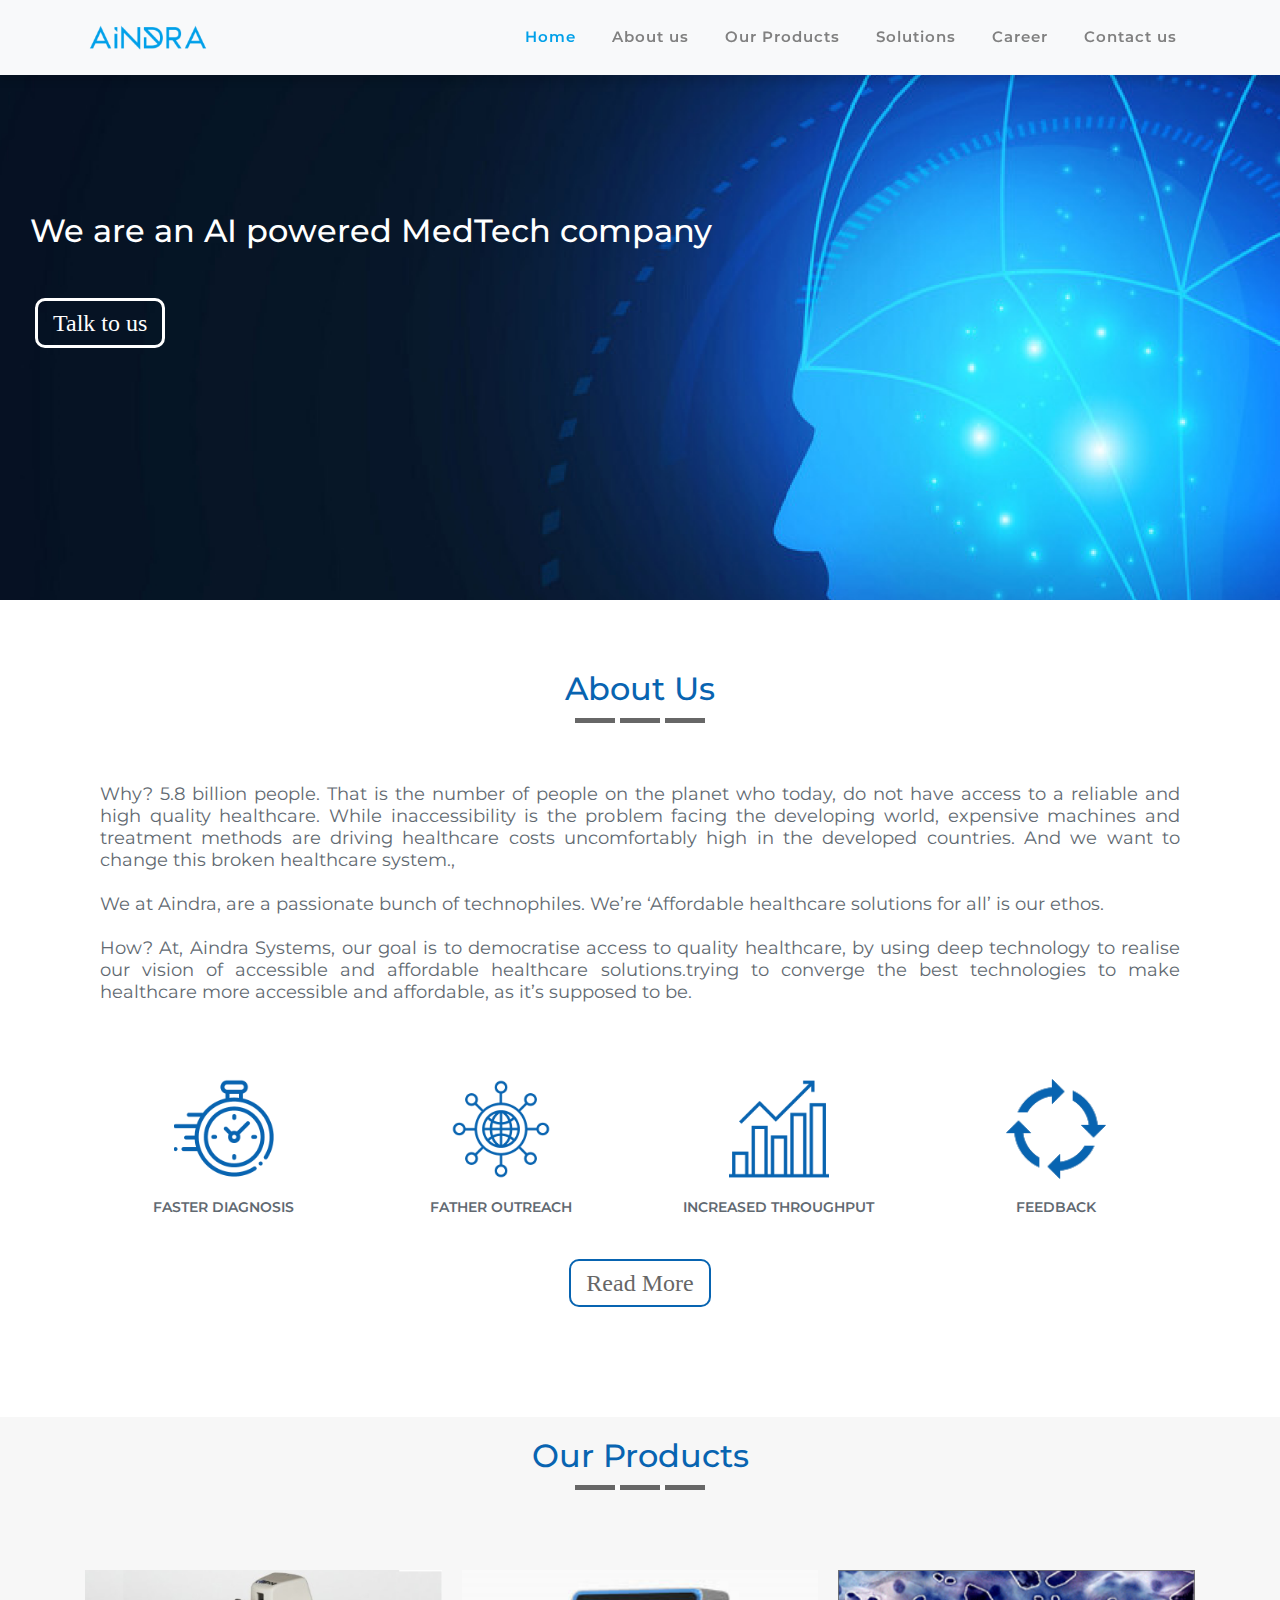
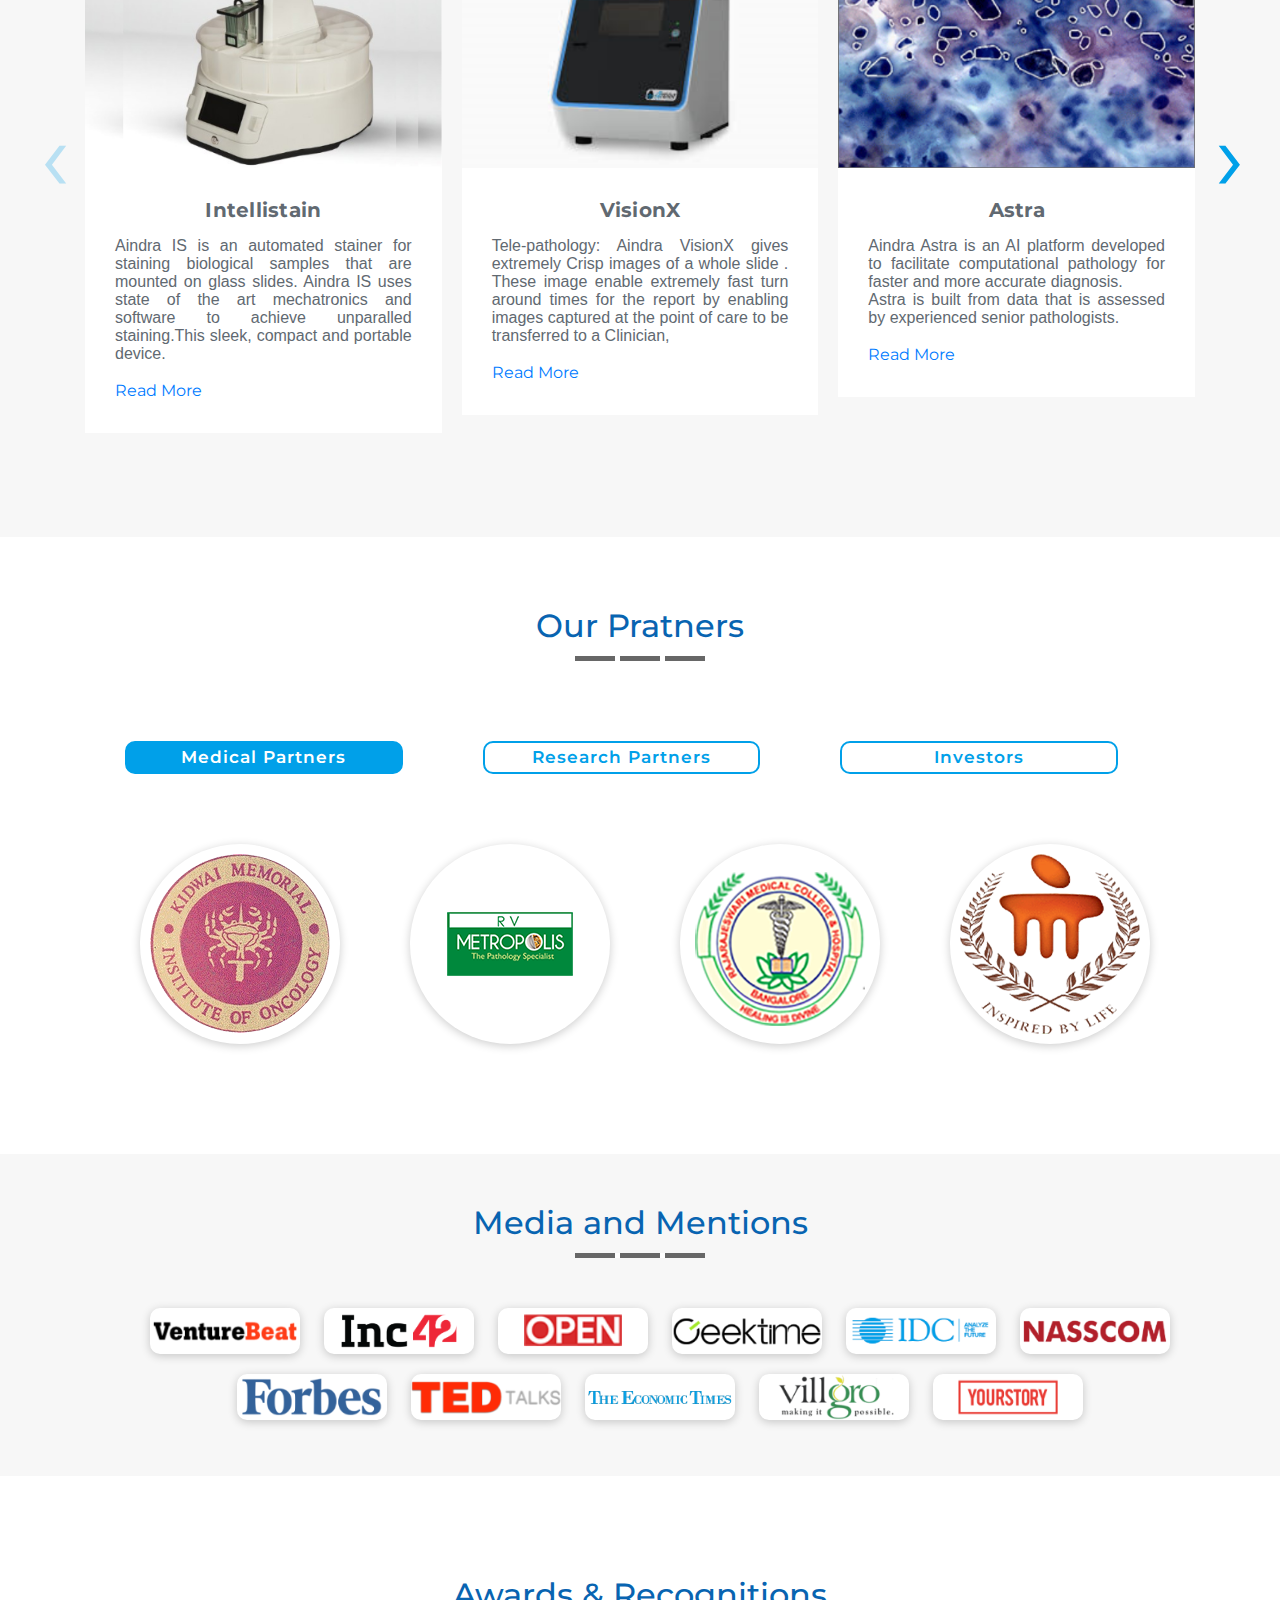
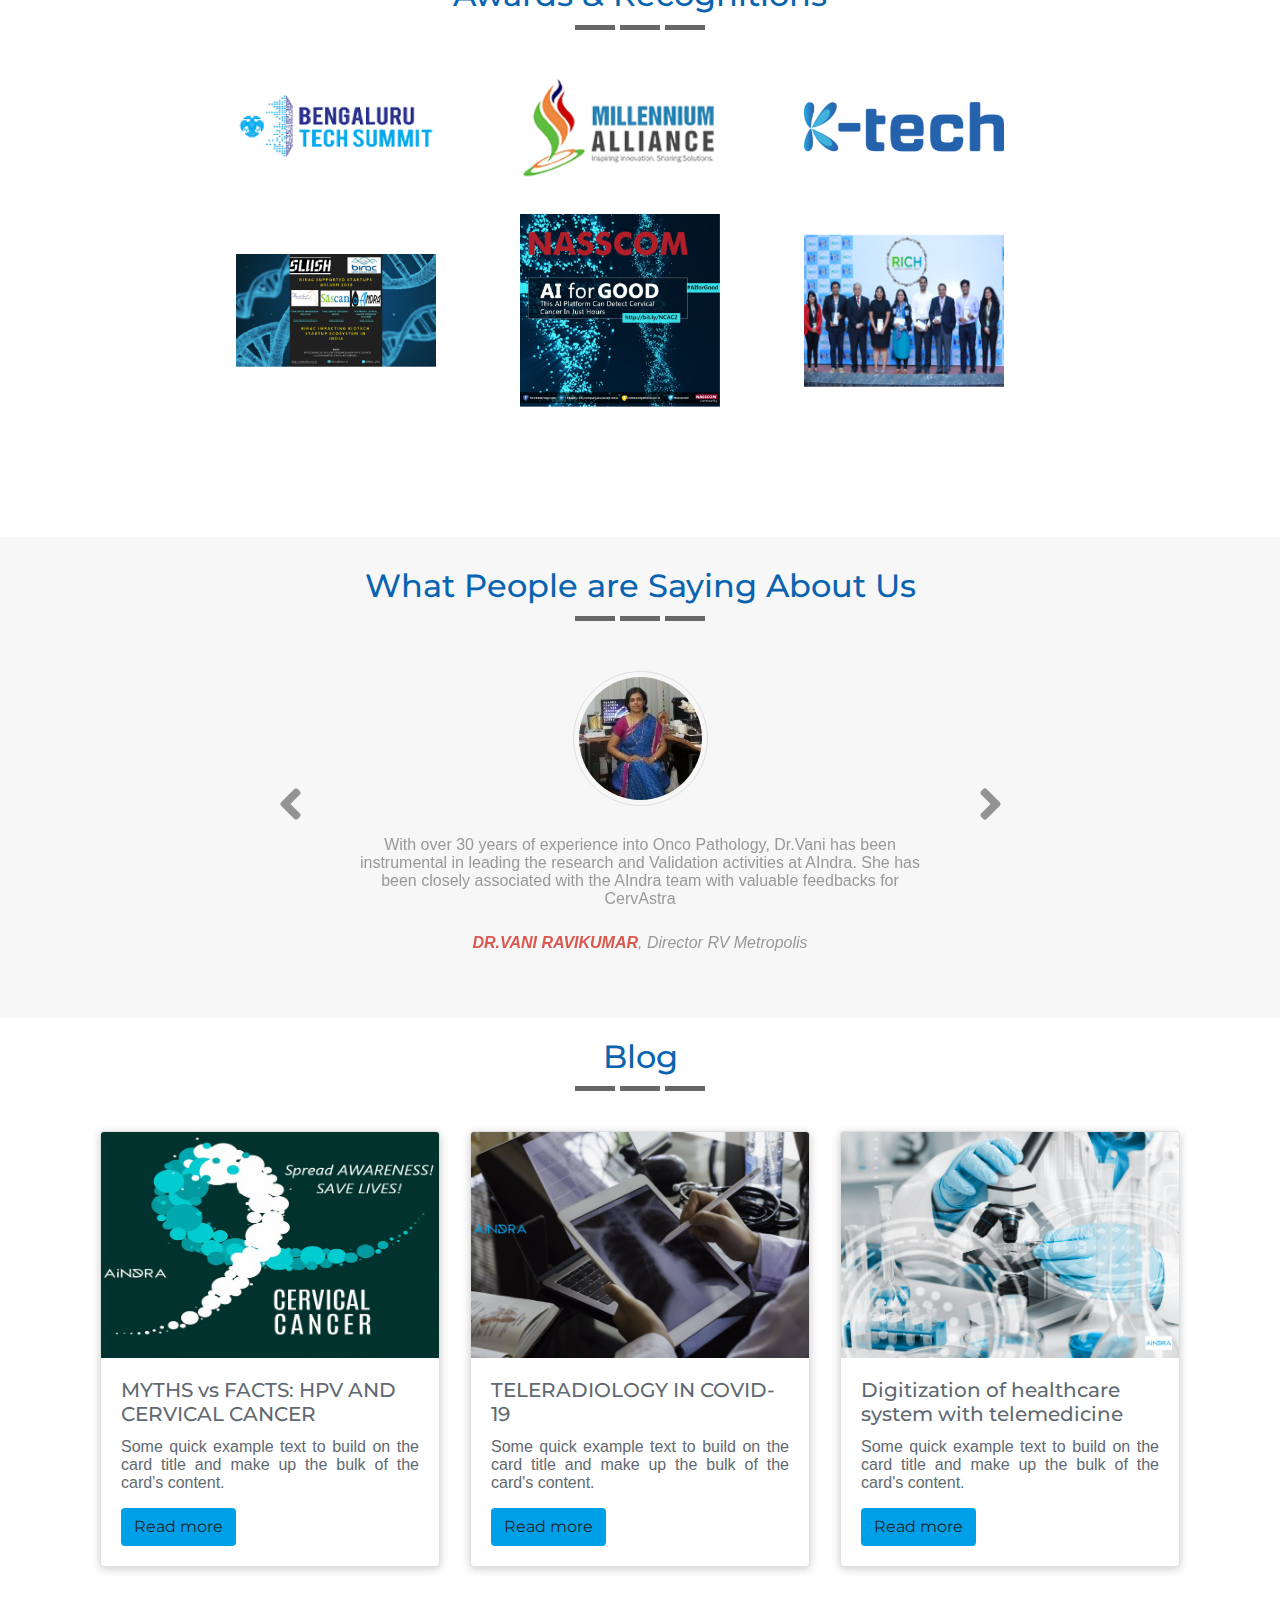
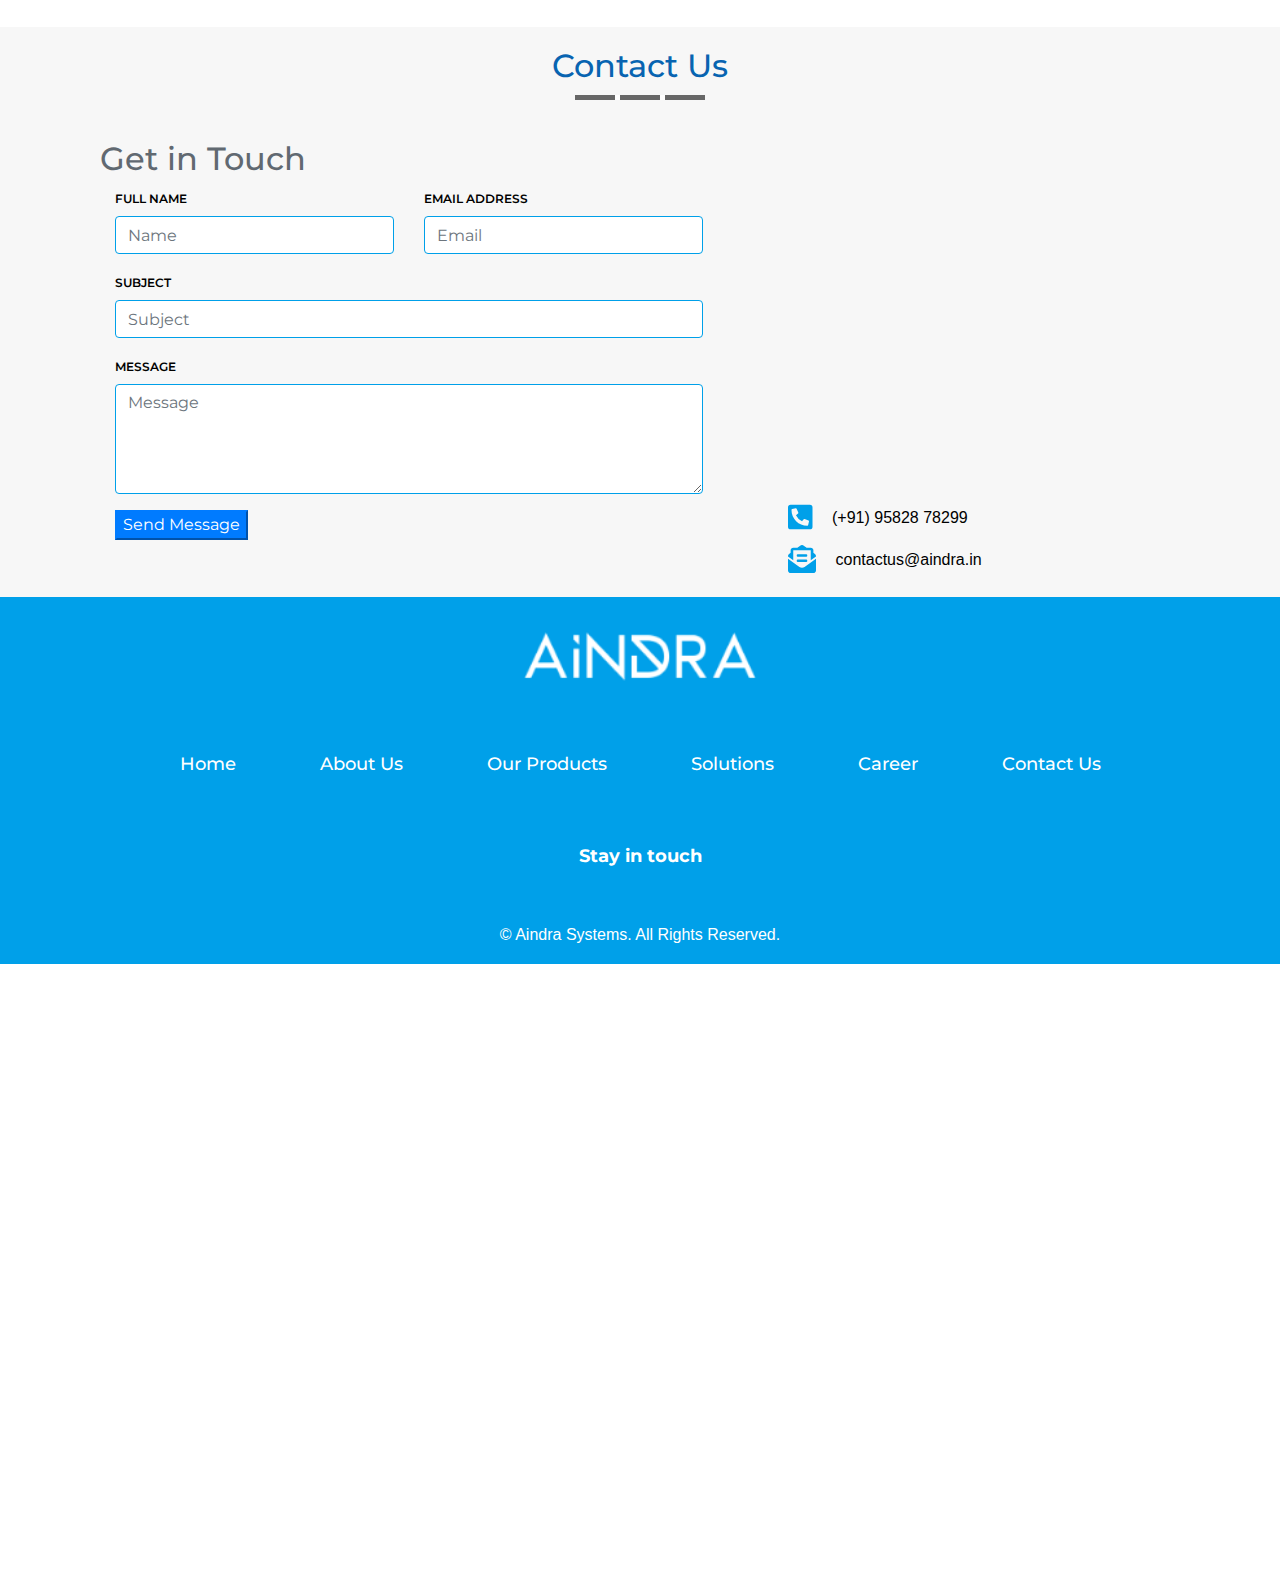
==== index.html @ 56e2e7ca "Updated" ====
<!DOCTYPE html>
<html lang="en">
<head>
	<meta charset="UTF-8">
	<meta name="viewport" content="width=device-width, initial-scale=1.0, viewport-fit=cover">
    <meta http-equiv="X-UA-Compatible" content="ie=edge">
	<meta name="web_author" content="BigAppCompany">
	<meta name="description"
	    content="Aindra is a world class company for AI in Healthcare. As the first beachhead, we've developed a point of care tool for screening of Cervical Cancer. We are using computational pathology for accurate and faster diagnosis. Aindra's screeting tool for Cervical Cancer consists of an Autostainer, Image scanner and AI algorithm.">
	<meta name="keywords"
	content="Autostiainer, Computational Pathology, Cervical Cancer Screening tool, AI in Health Care">
	<meta name="copyright" content="Aindra">
	<title>AINDRA | Home</title>
	<link rel="shortcut icon" href="img/landing_banner.png">
	<!-- Bootstrap 4.5 CSS -->
	<link rel="stylesheet" href="css/bootstrap.min.css">
	<!-- Style CSS -->
	<link rel="stylesheet" href="css/style.css">
	<!-- Google Fonts -->
	<link rel="stylesheet" href="css/owl.carousel.min.css">
	<!-- Google Fonts -->
	<link href="https://fonts.googleapis.com/css?family=Montserrat:300,400,500,600,700&display=swap" rel="stylesheet">
	<!-- Google Fonts -->
	<link rel="stylesheet" href="https://maxcdn.bootstrapcdn.com/font-awesome/4.7.0/css/font-awesome.min.css">
</head>
<body >
	<!-- Top Bar -->

	<!-- End Top Bar -->


	<!-- Navigation -->
    <nav class="navbar bg-light navbar-light navbar-expand-lg fixed-top">
		<div class="container">
			<a href="index.html" class="navbar-brand"><img src="img/AINDRA-logo.png" alt="AINDRA-logo" title="Aindra Logo"></a>
			<button class="navbar-toggler" type="button" data-toggle="collapse" data-target="#navbarResponsive">
				<span class="navbar-toggler-icon"></span>
			</button>
			<div class="collapse navbar-collapse" id="navbarResponsive">
				<ul class="navbar-nav ml-auto">
					<li class="nav-item"><a href="index.html" class="nav-link active">Home</a></li>
					<li class="nav-item"><a href="/about-us.html" class="nav-link">About us</a></li>
					<li class="nav-item"><a href="/Our-Products.html" class="nav-link">Our Products</a></li>
					<li class="nav-item"><a href="/Our-solutions.html" class="nav-link">Solutions</a></li>
					<li class="nav-item"><a href="/Career.html" class="nav-link">Career</a></li>
					<li class="nav-item"><a href="#contact-us" class="nav-link">Contact us</a></li>
				</ul>
			</div>
		</div>
	</nav>
	<!-- End Navigation -->

	<!-- Landing Banner -->	
	<div id="Home">
		<div class="landing-text">
			<h3>We are an AI powered MedTech company</h3>
			<a href="#" class="btn btn-outline-info">Talk to us</a>
		</div>
	</div>
	<!-- End Landing banner -->  

	<!-- Start About us -->
	<div id="Cervastra">
		<div class="container">
			<div class="row">
				<div class="col-12">
					<h2 class="title">About Us</h2>
					<div class="titleHR"><span></span></div>
					<p class="titlePG">Why? 5.8 billion people. That is the number of people on the planet who today, do not have access to a reliable and 
						high quality healthcare. While inaccessibility is the problem facing the developing world, expensive machines and treatment methods 
						are driving healthcare costs uncomfortably high in the developed countries. And we want to change this broken healthcare system.,<br><br>
						We at Aindra, are a passionate bunch of technophiles. We’re  ‘Affordable healthcare solutions for all’ is our ethos.<br><br>
						How? At, Aindra Systems, our goal is to democratise access to quality healthcare, by using deep technology to realise our vision 
						of accessible and affordable healthcare solutions.trying to converge the best technologies to make healthcare more accessible 
						and affordable, as it’s supposed to be.
					</p>
				</div>
			</div>
		</div>
	</div>
    <!-- / SERVICES -->
    <section id="services">
      <div class="container">
        <div class="row">
          <div class="col-md-3"> <!-- Service-item -->
            <div class="text-center services-item">
              <div class="col-wrapper">
                <div class="icon-border"> 
					<a href="#"><img class="img-responsive" src="/img/icons/Faster.png" alt=""></a>
                </div>
                <h5>Faster Diagnosis</h5>
              </div>
            </div>
          </div>

          <div class="col-md-3"> <!-- Service-item -->
            <div class="text-center services-item">
              <div class="col-wrapper">
                <div class="icon-border"> 
					<a href="#"><img class="img-responsive" src="/img/icons/global.png" alt=""></a>
                </div>
                <h5>Father Outreach</h5>
              </div>
            </div>
          </div>

          <div class="col-md-3"> <!-- Service-item -->
            <div class="text-center services-item">
              <div class="col-wrapper">
                <div class="icon-border"> 
					<a href="#"><img class="img-responsive" src="/img/icons/increased graph.png" alt=""></a>
                </div>
                <h5>Increased Throughput</h5>
              </div>
            </div>
          </div>
		  <div class="col-md-3"> <!-- Service-item -->
            <div class="text-center services-item">
              <div class="col-wrapper">
                <div class="icon-border"> 
					<a href="#"><img class="img-responsive" src="/img/icons/Feedback.png" alt=""></a>
                </div>
                <h5>Feedback</h5>
              </div>
            </div>
          </div>
        </div> <!--/.row -->
		<div class="col-12 service-action">
			<a href="/about-us.html"><button type="button" class="service-btn btn-outline-primary">Read More</button></a>
		  </div>       
      </div> <!--/.container -->
    </section>
<!-- End About us -->

<!-- our products starts -->
	<section class="products">
		<div class="container carousel-wrapper">
		  <div class="row">
			<div class="col-md-12"> 
			  <div class="section-heading">
				<h2 class=" product-title">Our Products</h2>
				<div class="productHR"><span></span></div>
			  </div>
			</div>
			<div class="owl-carousel owl-theme">
				<div class="Device1">
					<div class="products-item ">
					  <img src="img/Intellistain.png" alt="">
					  <div class="down-content">
						<h4>Intellistain</h4>
						<p>Aindra IS is an automated stainer for staining biological samples that are mounted on glass slides. Aindra IS uses state of the art mechatronics and software to 
							achieve unparalled staining.This sleek, compact and portable device.</p>
						<a href="" class="filled-button">Read More</a>
					  </div>
					</div>
				</div>
				<div class="Device2">
					<div class="products-item">
					  <img src="img/VisionX.png" alt="">
					  <div class="down-content">
						<h4>VisionX</h4>
						<p>Tele-pathology: Aindra VisionX gives extremely Crisp images of a whole slide . These image enable extremely fast turn around times for the report by enabling 
						   images captured at the point of care to be transferred to a Clinician,</p>
						<a href="" class="filled-button">Read More</a>
					  </div>
					</div>
				</div>
				<div class="Device3">
					<div class="products-item">
					  <img src="img/Astra.png" alt="">
					  <div class="down-content">
						<h4>Astra</h4>
						<p>Aindra Astra is an AI platform developed to facilitate computational pathology for faster and more accurate diagnosis.<br>
						   Astra is built from data that is assessed by experienced senior pathologists.</p>
						<a href="" class="filled-button">Read More</a>
					  </div>
					</div>
				</div>
				<div class="Device3">
					<div class="products-item">
					  <img src="img/Astra.png" alt="">
					  <div class="down-content">
						<h4>Astra</h4>
						<p>Aindra Astra is an AI platform developed to facilitate computational pathology for faster and more accurate diagnosis.<br>
						   Astra is built from data that is assessed by experienced senior pathologists.</p>
						<a href="" class="filled-button">Read More</a>
					  </div>
					</div>
				</div>
			</div>
		  </div>
		</div>
	</section>
<!-- our products Ends -->

<!-- our partner starts -->
	<section id="ourPartners">
		<div class="container">
			<div class="col-md-12">
				<div class="section-heading">
				  <h2 class=" product-title">Our Pratners</h2>
				  <div class="productHR"><span></span></div>
				</div>
			</div>
			<div class="row">
				<div class="col-xs-12 col-md-3 category_items active" id="catone">Medical Partners</div>
				<div class="col-xs-12 col-md-3 category_items" id="cattwo">Research Partners</div>
				<div class="col-xs-12 col-md-3 category_items" id="catthree">Investors</div>
			</div>
		</div>
		<div class="container partners ">
			<div class="row partners">
                <!-- Medical Partners catone-->
				<a href="#" class="col-md-3 any_item catone">
					<img src="/img/Our Partners Logos/medical-partner-1.png" alt="Medical Partners">
				</a>
				<a href="#" class="col-md-3 any_item catone">
					<img src="/img/Our Partners Logos/medical-partner2.png" alt="Medical Partners">
				</a>
				<a href="#" class="col-md-3 any_item catone">
					<img src="/img/Our Partners Logos/medical-partner3.png" alt="Medical Partners">
				</a>
				<a href="#" class="col-md-3 any_item catone">
					<img src="/img/Our Partners Logos/medical-partner4.png" alt="Medical Partners">
				</a>
				<!-- Research Partners cattwo-->
				<a href="#" class="col-md-3 any_item cattwo">
					<img src="/img/Our Partners Logos/research-partners1.png" alt="Research Partners">
				</a>
				<a href="#" class="col-md-3 any_item cattwo">
					<img src="/img/Our Partners Logos/research-partners2.png" alt="Research Partners">
				</a>
				<a href="#" class="col-md-3 any_item cattwo">
					<img src="/img/Our Partners Logos/research-partners3.png" alt="Research Partners">
				</a>
				<!-- Investors catthree-->
				<a href="#" class="col-md-3 any_item catthree">
					<img src="/img/Our Partners Logos/investor1.png" alt="Investors">
				</a>
				<a href="#" class="col-md-3 any_item catthree">
					<img src="/img/Our Partners Logos/investor2.png" alt="Investors">
				</a>
				<a href="#" class="col-md-3 any_item catthree">
					<img src="/img/Our Partners Logos/investor3.png" alt="Investors">
				</a>
				<a href="#" class="col-md-3 any_item catthree">
					<img src="/img/Our Partners Logos/investor4.png" alt="Investors">
				</a>
				<a href="#" class="col-md-3 any_item catthree">
					<img src="/img/Our Partners Logos/investor5.png" alt="Investors">
				</a>
				<a href="#" class="col-md-3 any_item catthree">
					<img src="/img/Our Partners Logos/investor6.png" alt="Investors">
				</a>				
			</div>
		</div>
		</div>
	</section>
	<!-- our partner Ends -->
	<!-- our media starts -->
	<section id="media_mentions">
		<div class="container">
			<div class="col-md-12">
				<div class="section-heading">
				  <h2 class=" product-title">Media and Mentions</h2>
				  <div class="productHR"><span></span></div>
				</div>
			</div>
		</div>
		<div class="container" >
			<div class="row">
				<div class="media_icons">
					<ul class="media-icons">
						<li><a href="/"><img src="/img/media_icons/584177dda6515b1e0ad75a23.png" alt="My Image"></a></li>
						<li><a href="/"><img src="/img/media_icons/68296-business-media-company-inc42-startup-marketing.png" alt="My Image"></a></li>
						<li><a href="/"><img src="/img/media_icons/copy-logo.png" alt="My Image"></a></li>
						<li><a href="/"><img src="/img/media_icons/Geektime-logo-2.png" alt="My Image"></a></li>
						<li><a href="/"><img src="/img/media_icons/IDC_LOGO_White_Color_Header_Full-7e42c0cd9cc93669262251a46648a9ab copy.png" alt="My Image"></a></li>
						<li><a href="/"><img src="/img/media_icons/NASSCOM_logo.svg.png" alt="My Image"></a></li>
						<li><a href="/"><img src="/img/media_icons/NoPath - Copy.png" alt="My Image"></a></li>
						<li><a href="/"><img src="/img/media_icons/ted.png" alt="My Image"></a></li>
						<li><a href="/"><img src="/img/media_icons/The_Economic_Times_logo.png" alt="My Image"></a></li>
						<li><a href="/"><img src="/img/media_icons/villgro.png" alt="My Image"></a></li>
						<li><a href="/"><img src="/img/media_icons/yourstory.png" alt="My Image"></a></li>
					</ul>
				</div>
			</div>
		</div>
	</section>
	<!-- our media Ends -->
	<!-- our awards starts -->
	<section id="awards">
		<div class="container">
			<div class="col-md-12">
				<div class="section-heading">
				  <h2 class=" product-title">Awards & Recognitions</h2>
				  <div class="productHR"><span></span></div>
				</div>
			</div>
		</div>
		<div class="container">
			<div class="awards-section">
				<ul class="awards-list">
					<li><a href="/"><img src="/img/awards logo/tech-summit-1.png" alt="My Image"></a></li>
					<li><a href="/"><img src="/img/awards logo/Millennium Alliance-2.png" alt="My Image"></a></li>
					<li><a href="/"><img src="/img/awards logo/K-Tech-3.png" alt="My Image"></a></li>
					<li><a href="/"><img src="/img/awards logo/DteAQ_WU4AA6p5l.png" alt="My Image"></a></li>
					<li><a href="/"><img src="/img/awards logo/nasscom_award-2.jpg" alt="My Image"></a></li>
					<li><a href="/"><img src="/img/awards logo/3.png" alt="My Image"></a></li>
				</ul>
			</div>
		</div>
	</section>
	<!-- our awards Ends -->
	<!-- testimonial starts -->
	<section id="testimonial">
		<div class="container">
			<div class="row">
			  <div class="col-md-8 col-center m-auto">
				<div class="col-md-12">
					<div class="product_heading">
					  <h2 class=" testimonial-name">What People are Saying About Us</h2>
					  <div class="productUL"><span></span></div>
					</div>
				</div>
				<div id="myCarousel" class="carousel slide" data-ride="carousel">
				  <!-- Carousel -->
				  <div class="carousel-inner">
					<div class="item carousel-item active">
					  <div class="img-box"><img src="./img/advisors img/dr-vani.jpg" alt=""></div>
					  <p class="testimonial">With over 30 years of experience into Onco Pathology, Dr.Vani has been instrumental in leading the research and Validation activities at AIndra. She has been closely associated with the AIndra team with valuable feedbacks for CervAstra</p>
					  <p class="overview"><b>Dr.Vani Ravikumar</b>, Director RV Metropolis</p>
					</div>
					<div class="item carousel-item">
					  <div class="img-box"><img src="./img/advisors img/Dr.Malathi M.jpg" alt=""></div>
					  <p class="testimonial">Dr. Malathi has a rich experience of over 40 years in the field of Oncopathology and is the Principal Investigator for Aindra's Clinical Validations. She has rendered immense support and feedback for Aindra's Cervical Cancer screening tool CervAstra.</p>
					  <p class="overview"><b>Dr. MALATHI M</b>, Associate Proffessor, Cytology, Kidwai Hospital</p>
					</div>
				</div>
				<!-- Carousel Controls -->
				<a class="carousel-control left carousel-control-prev" href="#myCarousel" data-slide="prev">
					<i class="fas fa-angle-left"></i>
				  </a>
				  <a class="carousel-control right carousel-control-next" href="#myCarousel" data-slide="next">
					<i class="fas fa-angle-right"></i>
				</a>
			</div>
		</div>			
	</section> 
	<!-- testimonial ends -->
	<!-- blog start -->
	<section id="Blog">
		<div class="container">
			<div class="col-md-12">
				<div class="section-heading">
				  <h2 class=" product-title">Blog</h2>
				  <div class="productHR"><span></span></div>
				</div>
			</div>
		</div>
		<div class="container">
			<div class="row">
				<div class="col-sm-4 py-3 py-sm-0">
					<div class="card blog-shadow">
						<img class="card-img-top" src="/img/Blog/blog9.jpg" alt="Card image cap">
						<div class="card-body">
						  <h5 class="card-title">MYTHS vs FACTS: HPV AND CERVICAL CANCER</h5>
						  <p class="card-text1">Some quick example text to build on the card title and make up the bulk of the card's content.</p>
						  <a href="#" class="blog-btn btn-primary">Read more</a>
						</div>
					</div>
				</div>
				<div class="col-sm-4  py-3 py-sm-0">
					<div class="card blog-shadow">
						<img class="card-img-top" src="/img/Blog/covid_blog.jpeg" alt="Card image cap">
						<div class="card-body">
						  <h5 class="card-title">TELERADIOLOGY IN COVID-19</h5>
						  <p class="card-text1">Some quick example text to build on the card title and make up the bulk of the card's content.</p>
						  <a href="#" class="blog-btn btn-primary">Read more</a>
						</div>
					</div>
				</div>
				<div class="col-sm-4  py-3 py-sm-0">
					<div class="card blog-shadow">
						<img class="card-img-top" src="/img/Blog/blog8.jpg" alt="Card image cap">
						<div class="card-body">
						  <h5 class="card-title">Digitization of healthcare system with telemedicine</h5>
						  <p class="card-text1">Some quick example text to build on the card title and make up the bulk of the card's content.</p>
						  <a href="#" class="blog-btn btn-primary">Read more</a>
						</div>
					</div>
				</div>
			</div>
		</div>
	</section>
	<!-- blog ends -->
	<!-- contact us starts -->
	<section id="contact-us">
		<div class="container">
			<div class="col-md-12">
				<div class="section-heading">
				  <h2 class=" product-title">Contact Us</h2>
				  <div class="productHR"><span></span></div>
				</div>
			</div>
		</div>
		<div class="container">
			<div class="row">
				<div class="col-lg-7">
					<h2>Get in Touch</h2>
					<div id="form-message-warning" class="mb-4"></div> 
				<div id="form-message-success" class="mb-4">
				Your message was sent, thank you!
				</div>
					<form method="POST" id="contactForm" name="contactForm" class="contactForm">
						<div class="row">
							<div class="col-md-6">
								<div class="form-group">
									<label class="label" for="name">Full Name</label>
									<input type="text" class="form-control" name="name" id="name" placeholder="Name">
								</div>
							</div>
							<div class="col-md-6"> 
								<div class="form-group">
									<label class="label" for="email">Email Address</label>
									<input type="email" class="form-control" name="email" id="email" placeholder="Email">
								</div>
							</div>
							<div class="col-md-12">
								<div class="form-group">
									<label class="label" for="subject">Subject</label>
									<input type="text" class="form-control" name="subject" id="subject" placeholder="Subject">
								</div>
							</div>
							<div class="col-md-12">
								<div class="form-group">
									<label class="label" for="#">Message</label>
									<textarea name="message" class="form-control" id="message" cols="30" rows="4" placeholder="Message"></textarea>
								</div>
							</div>
							<div class="col-md-12">
								<div class="form-group">
									<input type="submit" value="Send Message" class="btn-primary">
									<div class="submitting"></div>
								</div>
							</div>
						</div>
					</form>
				</div>
				<div class="col-lg-5">
					<div class="map">
						<iframe src="https://www.google.com/maps/embed?pb=!1m14!1m8!1m3!1d15556.640515905785!2d77.5872657!3d12.897423!3m2!1i1024!2i768!4f13.1!3m3!1m2!1s0x0%3A0x77c475193a3846fd!2sAindra%20Systems!5e0!3m2!1sen!2sin!4v1623942750843!5m2!1sen!2sin" width="100%" height="350px" style="border:0;" allowfullscreen="" loading="lazy"></iframe>
					</div>
					<div class="contact-address">
						<ul>
							<li>
								<div class="single-address">
									<div class="icon">
										<i class="fas fa-phone-square-alt"></i>
									</div>
									<div class="cont">
										<p> (+91) 95828 78299</p>
									</div>
								</div>
							</li>
							<li>
								<div class="single-address">
									<div class="icon">
										<i class="fas fa-envelope-open-text"></i>
									</div>
									<div class="cont">
										<p>contactus@aindra.in</p>
									</div>
								</div>
							</li>
						</ul>
					</div>
				</div>
			</div>
		</div>
	</section> 
	<!-- contact us ends -->
	<!-- footer starts -->
	<section class="footer-section">
		<div class="container">
		  <div class="row justify-content-center">
			<div class="col-md-12 text-center">
			  <div class="footer-site-logo mb-4">
				<a href="#"><img src="./img/AINDRA-logo - White.png" alt=""></a>
			  </div>
			  <ul class="list-unstyled nav-links mb-5">
				<li><a href="#">Home</a></li>
				<li><a href="#">About Us</a></li>
				<li><a href="#">Our Products</a></li>
				<li><a href="#">Solutions</a></li>
				<li><a href="#">Career</a></li>
				<li><a href="#">Contact Us</a></li>
			  </ul>
  
			  <div class="social mb-4">
				<h3>Stay in touch</h3>
				<ul class="list-unstyled">
				  <li class="in"><a href="#"><span class="icon-instagram"></span></a></li>
				  <li class="fb"><a href="#"><span class="icon-facebook"></span></a></li>
				  <li class="tw"><a href="#"><span class="icon-twitter"></span></a></li>
				  <li class="pin"><a href="#"><span class="icon-pinterest"></span></a></li>
				  <li class="dr"><a href="#"><span class="icon-dribbble"></span></a></li>
				</ul>
			  </div>
  
			  <div class="copyright">
				<p class="mb-0">&copy; Aindra Systems. All Rights Reserved.</p>
			  </div>
			</div>
		  </div>
		</div>
	</section>
	<!-- footer ends -->
	




		

	<!-- Main Page Heading -->


	<!-- Three Column Section -->

	<!-- End Three Column Section -->


	<!-- Emoji Navbar First -->


	<!-- Start Fixed Background IMG -->

	<!-- End Fixed Background IMG -->
 
	
	<!-- Emoji Navbar Second -->


	<!-- Modal Popup -->

		
	<!-- Start Two Column Section -->

	<!-- End Two Column Section -->


	<!-- Start Jumbotron -->

	<!-- End Jumbotron -->


	<!-- Start Footer -->

	<!-- End Footer -->



	<!-- Script Source Files -->

	<!-- jQuery -->
	<script src="js/jquery-3.5.1.min.js"></script>
	<!-- Bootstrap 4.5 JS -->
	<script src="js/bootstrap.min.js"></script>
	<!-- Jquery Validate.min.js -->
	<script src="js/jquery.validate.min.js"></script>
	<!-- Popper JS -->
	<script src="js/popper.min.js"></script>
	<!-- Owl Carousel JS -->
	<script src="js/owl.carousel.min.js"></script>
	<!-- Font Awesome -->
	<script src="js/all.min.js"></script>
	<!-- Script Js -->
	<script src="js/Script.js"></script>


	<!-- End Script Source Files -->
</body>
</html>
---- css/style.css ----
/*-- Body Reset --*/
body {
  overflow-x: hidden;
  font-family: 'Montserrat', sans-serif;
  color: #616971;
}

/*============= TOP BAR HEADER =============*/

/*============= NAVIGATION =============*/
.navbar-brand img {
  height: 30px;
}

.navbar {
  font-size: 15px;
  font-weight: 600;
  letter-spacing: 1px;
  box-shadow: 0 7px 7px rgba(0, 0, 0, .1);
  z-index: 2;
}

.nav-item {
  padding: 10px;
}

.nav-link {
  color: grey !important;
}

.nav-link.active,
.nav-link:hover{
  color: #00a0e9 !important;
}


/*============= banner secction =============*/
#Home {
  background: url(/img/landing_banner.png) no-repeat center center fixed;
  display: table;
  height: 600px;
  position: relative;
  width: 100%;
  background-size: cover;
}
.landing-text {
  color: #fff;
  display: table-cell;
  text-align: left;
  vertical-align: middle;
  padding: 30px;
}
.landing-text h3 {
  font-size: 200%;
  font-weight: 500;
}
.btn {
  border: 3px solid #fff;
  display: inline-block;
  border-radius: 10px;
  padding: 1mm 15px;
  color: #fff;
  background-color: transparent;
  text-align: center;
  text-decoration: none;
  font-family: Muli;
  font-size: 24px;
  margin: 40px 5px;
  transition-duration: 0.4s;
}

.btn:hover {
  background-color: #fff;
  color: #00a0e9;
  border-color: #00a0e9;
}

/*============= About us secction =============*/
#Cervastra {
  margin-top: 50px;
  align-content: center;
  /* text-align: center; */
}
.title{
  color: #0864B1;
  text-align: center;
  padding-top: 20px;
}
.titleHR {
	background: none repeat scroll 0 0 #676767;
	height: 5px;
	margin: 10px auto 0;
	position: relative;
	text-align: center;
	width: 130px;
	margin-bottom: 20px;
}
.titleHR span {
	border-left: 5px solid #fff;
	border-right: 5px solid #fff;
	display: inline-block;
	height: 5px;
	left: 0;
	margin: 0 auto;
	position: absolute;
	right: 0;
	top: 0px;
	width: 50px;
}
.titlePG {
  font-family: 'Montserrat', sans-serif;
  font-weight: 400;
  font-size: 18px;
  margin-top: 60px;
  color:#616971;
  text-align: justify;
}

#services{
  margin-top: 20px;
  margin-bottom: 80px;
}
.portfolio-item {
  margin-bottom: 25px;
}
.services-item{
	padding: 40px 10px ;
}
.services-item i{
	font-size: 48px;
	margin-bottom: 20px;
}
.services-item h5{
	font-weight: 600;
	font-size: 14px;
	margin-top: 20px;
	text-transform: uppercase;
}

.service-action {
  text-align: center;
}
.service-btn{
  border: 2px solid #0864B1;
  border-radius: 10px;
  display: inline-block;
  padding: 1mm 15px;
  color: #676767;
  background-color: transparent;
  text-align: center;
  text-decoration: none;
  font-family: Muli;
  font-size: 24px;
  margin-top: -5px;
  margin-bottom: 30px;
  transition-duration: 0.4s;
}
/*============= Products secction =============*/
.products {
	margin-top: 30px;
  margin-bottom: 40px;
  background-color: #F7F7F7;
  padding-bottom: 50px;
}
.product-title{
  color: #0864B1;
  text-align: center;
  padding-top: 20px;
}
.productHR {
	background: none repeat scroll 0 0 #676767;
	height: 5px;
	margin: 10px auto 0;
	position: relative;
	text-align: center;
	width: 130px;
	margin-bottom: 20px;
}
.productHR span {
	border-left: 5px solid #fff;
	border-right: 5px solid #fff;
	display: inline-block;
	height: 5px;
	left: 0;
	margin: 0 auto;
	position: absolute;
	right: 0;
	top: 0px;
	width: 50px;
}
.products-item img {
	width: 100%;
	overflow: hidden;
}

.products-item .down-content {
	background-color: #fff;
  text-align: justify;
	padding: 30px;
}

.products-item .down-content h4 {
  text-align: center;
	font-size: 20px;
	font-weight: 700;
	letter-spacing: 0.25px;
	margin-bottom: 15px;
}

.owl-carousel{
  margin-top: 40px;
  margin-bottom: 30px;
}
.owl-carousel .owl-nav {
  overflow: hidden;
  height: 0px;
}

.owl-theme .owl-dots .owl-dot.active span,
.owl-theme .owl-dots .owl-dot:hover span {
  background: #5110e9;
}


.owl-carousel .item {
  text-align: center;
}

.owl-carousel .nav-button {
  height: 50px;
  width: 25px;
  cursor: pointer;
  position: absolute;
  top: 110px !important;
}

.owl-carousel .owl-prev.disabled,
.owl-carousel .owl-next.disabled {
  pointer-events: none;
  opacity: 0.25;
}

.owl-carousel .owl-prev {
  left: -45px;
}

.owl-carousel .owl-next {
  right: -45px;
}

.owl-theme .owl-nav [class*=owl-] {
  color: #00a0e9;
  font-size: 100px;
  background:transparent;
  border-radius: 3px;
}

.owl-carousel .prev-carousel:hover {
  background-position: 0px -53px;
}

.owl-carousel .next-carousel:hover {
  background-position: -24px -53px;
}
.align-items-center {
  -ms-flex-align: center!important;
  align-items: center!important;
}
.d-flex {
  display: -ms-flexbox!important;
  display: flex!important;
}
/*============= Partners secction =============*/
#ourPartners{
  text-align: center;
  background-color: #fff;
  margin-bottom: 100px;
  margin-top: 50px;
  align-items: center;
}
.partners{
  justify-content: center;
  margin-top: 30px;
}
.partners a{
  display: inline-block;
  position: relative;
  background-color: #fff;
  text-align: center;
  box-shadow: 0px 2px 10px rgba(0,0,0,0.2);
}

.category_items{
  color: #00a0e9;
  margin: 40px;
  margin-top: 40px;
  padding: 2px !important;
  font-size: 17px;
  font-weight: 600;
  letter-spacing: 1px;
  border:2px solid #00a0e9;
  border-radius: 10px;
  text-align: center;
  transition: all 0.5s ease;
}
.category_items:hover{
  background-color: #00a0e9;
  color: #fff;
  border-radius: 10px;
  cursor: pointer;
}
.category_items_clicked{
  background-color: #00a0e9;
  color: #fff;
  cursor: pointer;
}
.any_item{
  text-align: center;
  left: 40px;
  justify-content: center;
  height: 200px;
  max-width: 200px;
  border-radius: 50%;
  padding-top: 10px;
  padding-left: 10px;
  margin-right: 70px;
  margin-bottom: 10px;
  background-color: turquoise;
  box-shadow: 0px 0px 8px -3px black;
  transform: scale(1.0) rotate(0deg);
  transition: all 1s ease;
}
.magic{
  transform: scale(0.0) rotate(50deg);
  padding: 0px;
  transition: all 0.8s ease-in-out;
}
/*============= Media and Mentions secction =============*/
#media_mentions{
  background-color: #F7F7F7;
  margin-bottom: 80px;
  padding-top: 30px;
  padding-bottom: 30px;
}
.media-icons li {
  display: inline-block; 
  margin: 10px;
  /* float: left; */
  background-color: #fff;
  border-radius: 10px;
  box-shadow: 0px 2px 10px rgba(0,0,0,0.2);
}
.media-icons img {
  max-width:150px;
}
.media_icons{
  text-align: center;
}
/*============= Awards secction =============*/
#awards{
  margin-bottom: 100px;
}
.awards-list img {
  max-width:200px;
}
.awards-list li {
  display: inline-block; 
  margin-right: 80px;
  margin-bottom: 30px;
  /* float: left; */
  background-color: #fff;
}
.awards-section{
  text-align: center;
}
/*============= testimonial secction =============*/
#testimonial{
  background-color: #f7f7f7;
  padding-top: 30px;
}
.testimonial-name{
  color: #0864B1;
  text-align: center;
}
.col-center {
	margin: 0 auto;
	float: none !important;
}
.carousel {
	margin: 50px auto;
	padding: 0 70px;
}
.carousel-item {
	color: #999;
	font-size: 14px;
  text-align:center;
	overflow: hidden;
  min-height: 290px;
}
.carousel .item .img-box {
	width: 135px;
	height: 135px;
	margin: 0 auto;
	padding: 5px;
	border: 1px solid #ddd;
	border-radius: 50%;
}
.carousel .img-box img {
	width: 100%;
	height: 100%;
	display: block;
	border-radius: 50%;
}
.carousel .testimonial {
	padding: 30px 0 10px;
}
.carousel .overview {	
	font-style: italic;
}
.carousel .overview b {
	text-transform: uppercase;
	color: #db584e;
}
.carousel .carousel-control {
  font-size: 50px;
	width: 10px;
  height: 10px;
  margin-top: -20px;
  top: 50%;
  color: rgba(0, 0, 0, 0.8);
  text-shadow: 0 3px 3px #e6e6e6, 0 0 0 #000;
	background: none;

}
.carousel .carousel-indicators {
	bottom: -40px;
}
.carousel-indicators li, .carousel-indicators li.active {
	width: 10px;
	height: 10px;
	margin: 1px 3px;
	border-radius: 50%;
}
.carousel-indicators li {	
	background: #999;
	border-color: transparent;
	box-shadow: inset 0 2px 1px rgba(0,0,0,0.2);
}
.carousel-indicators li.active {	
	background: #555;		
	box-shadow: inset 0 2px 1px rgba(0,0,0,0.2);
}
/*============= Blog secction =============*/
#Blog{
  padding-bottom: 60px;
}
.blog-btn {
  display: inline-block;
  font-weight: 400;
  color: #212529;
  text-align: center;
  vertical-align: middle;
  cursor: pointer;
  -webkit-user-select: none;
  -moz-user-select: none;
  -ms-user-select: none;
  user-select: none;
  background-color: #00a0e9;
  border: 1px solid transparent;
  padding: 0.375rem 0.75rem;
  font-size: 1rem;
  line-height: 1.5;
  text-decoration: none;
  border-radius: 0.25rem;
  transition: color 0.15s ease-in-out, background-color 0.15s ease-in-out,
  border-color 0.15s ease-in-out, box-shadow 0.15s ease-in-out;
}
.card-text1{
  text-align: justify;
}
.blog-shadow{
  box-shadow: 0px 2px 10px rgba(0,0,0,0.2);
}
/*============= Contact us secction =============*/
#contact-us {
  background-color: #f7f7f7;
}
.section-heading{
  padding-bottom: 20px;
}
.contactForm .label{
	color: black;
	text-transform: uppercase;
	font-size: 12px;
	font-weight: 600;
}
.contactForm .form-control{
  border: solid 1px #00a0e9;
}
.contact-address ul li{
  list-style: none;
}
.contact-address ul li .single-address{
  display: flex;
  -webkit-box-align: center;
  -ms-flex-align: center;
  align-items: center;
}
.contact-address ul li .single-address .icon{
  border-radius: 50%;
  color: #00a0e9;
  font-size: 28px;
  text-align: center;
}
.contact-address ul li .single-address .icon i{
  width: 50px;
  height: 50px;
  line-height: 50px;
}
.contact-address ul li .single-address .cont{
  padding-left: 20px;
}
.contact-address ul li .single-address .cont p{
  font-size: 16px;
  font-weight: 400;
  line-height: 28px;
  color: #000;
  margin: 0px;
  margin-right: 15px;
}
#contactForm .error {
		color: red;
		font-size: 12px;
}
#contactForm .form-control {
  font-size: 16px;
}
#message {
	resize: vertical;
}
#form-message-warning, #form-message-success {
	display: none;
}
#form-message-warning {
	color: red;
}
#form-message-success {
	color: #00a0e9;
	font-size: 18px;
	font-weight: 500;
}
.submitting {
	float: left;
	width: 100%;
	padding: 10px 0;
	display: none;
	font-size: 16px;
	font-weight: 500;
	color: #db584e;
}
a {
  -webkit-transition: .3s all ease;
  -o-transition: .3s all ease;
  transition: .3s all ease; }
a, a:hover {
  text-decoration: none !important; 
}
.content {
  height: 70vh; 
}
.footer-section {
  padding-top: 30px;
  padding-bottom: 20px;
  background-color: #00A0E9;
}
.footer-section .footer-site-logo img{
  text-align: center;
  padding-bottom: 20px;
  width: 250px;
}
.footer-section .footer-site-logo a {
  color: #4200ff; 
}
.footer-section .nav-links {
  padding: 0;
  margin: 0; 
}
.footer-section .nav-links li {
  display: inline-block; 
  padding: 20px;
  text-align: center;
}
.footer-section .nav-links li a {
  padding: 20px;
  color: #fff; 
  font-size: 18px;
  font-weight: 500;
}
.footer-section .nav-links li a:hover {
  color: #4200ff; 
}
.footer-section .social h3 {
  font-weight: bold;
  font-size: 18px;
  color: #fff; 
}
.footer-section .social ul li {
  display: inline-block; 
}
.footer-section .social ul li a {
  display: inline-block; 
  padding: 10px; 
}
.footer-section .social ul li.in a {
  color: #df588a;
}
.footer-section .social ul li.tw a {
  color: #15b8ff; 
}
.footer-section .social ul li.fb a {
  color: #3742d0; 
}
.footer-section .social ul li.dr a {
  color: #fa38c1; 
}
.footer-section .social ul li.pin a {
  color: #dd4d5a; 
}
.footer-section .copyright {
  color: #fff; 
  font-size: 15px;
  
}





/*===== Our-Product Page =====*/
#products {
	margin-top: 100px;
  margin-bottom: 40px;
  background-color: #fff;
  padding-bottom: 50px;
}
.product-name{
  text-align: center;
}
.product-title{
  color: #0864B1;
  text-align: center;
  padding-top: 20px;
}
.productUL {
	background: none repeat scroll 0 0 #676767;
	height: 5px;
	margin: 10px auto 0;
	position: relative;
	text-align: center;
	width: 130px;
	margin-bottom: 20px;
}
.productUL span {
	border-left: 5px solid #fff;
	border-right: 5px solid #fff;
	display: inline-block;
	height: 5px;
	left: 0;
	margin: 0 auto;
	position: absolute;
	right: 0;
	top: 0px;
	width: 50px;
}
.product_slogan p {
  text-align:center;
}
.grey_background{
  background-color: #F7F7F7;
  padding-top: 40px;
  padding-bottom: 40px;
}
.card-1{
  background-color:#f7f7f7;
  border: none;
}
.card-text2{
  text-align: justify;
}
.White_background{
  background-color: #fff;
  padding-top: 40px;
  padding-bottom: 40px;
}
.card-2{
  background-color:#fff;
  border: none;
}
.aboutusBrief p{
  text-align: justify;
}
.card-text3{
  text-align: justify;
}

/* About us section */
#teams{
  background-color: #F7F7F7;
  margin-bottom: 20px;
  padding-bottom: 50px;
  padding-top: 30px;
}
.card-body img{
	height: 130px ;
}
.card-text{
  text-align: center;
}
.flip-div{
	cursor: pointer;
}
.flip-div:hover .back,.flip-div.hover .back {
    -webkit-transform: rotateY(0deg);
    -moz-transform: rotateY(0deg);
    -o-transform: rotateY(0deg);
    -ms-transform: rotateY(0deg);
    transform: rotateY(0deg);
}
.flip-div:hover .front,.flip-div.hover .front {
    -webkit-transform: rotateY(180deg);
    -moz-transform: rotateY(180deg);
    -o-transform: rotateY(180deg);
    transform: rotateY(180deg);
}
.flip-main{
    -webkit-transition: 1s;
    -webkit-transform-style: preserve-3d;
    -ms-transition: 1s;
    -moz-transition: 1s;
    -moz-transform: perspective(1000px);
    -moz-transform-style: preserve-3d;
    -ms-transform-style: preserve-3d;
    transition: 1s;
    transform-style: preserve-3d;
    position: relative;
}
.front{
    position: relative;
    -webkit-transform: rotateY(0deg);
    -ms-transform: rotateY(0deg);
    z-index: 2;
    margin-bottom: 30px;
}
.back{
    position: absolute;
    top: 0;
    left: 0;
    -webkit-transform: rotateY(-180deg);
    -moz-transform: rotateY(-180deg);
    -o-transform: rotateY(-180deg);
    -ms-transform: rotateY(-180deg);
    transform: rotateY(-180deg);
    -webkit-box-shadow: 5px 7px 9px -4px rgb(158, 158, 158);
    -moz-box-shadow: 5px 7px 9px -4px rgb(158, 158, 158);
    box-shadow: 5px 7px 9px -4px rgb(158, 158, 158);
}
.back ul li a{
	font-size: 18px;
}
.front,.back {
    -webkit-backface-visibility: hidden;
    -moz-backface-visibility: hidden;
    -ms-backface-visibility: hidden;
    backface-visibility: hidden;
    -webkit-transition: 1s;
    -webkit-transform-style: preserve-3d;
    -moz-transition: 1s;
    -moz-transform-style: preserve-3d;
    -o-transition: 1s;
    -o-transform-style: preserve-3d;
    -ms-transition: 1s;
    -ms-transform-style: preserve-3d;
    transition: 1s;
    transform-style: preserve-3d;
}

.careerBanner{
  background-color: #0864B1;
  padding: 0%;
  background-size: cover;
  display: flex;
  width: 100%;
}

/* Style the buttons that are used to open and close the accordion panel */
	.accordion {
    background-color: #8fb7a5;
    color: #FFF;
    cursor: pointer;
    padding: 18px;
    margin: 10px;
    width: 100%;
    text-align: left;
    border: 1px solid white;
    outline: none;
    transition: 0.4s;
    font: 20px Lato, sans-serif;
  }

  /* Add a background color to the button if it is clicked on (add the .active class with JS), and when you move the mouse over it (hover) */
  .active-1, .accordion:hover {
      background-color: #527e6a;
  }

  /* Style the accordion panel. Note: hidden by default */
  .panel {
      padding: 0 18px;
      background-color: white;
      max-height: 0;
      overflow: hidden;
      transition: max-height 0.2s ease-out;
  }

  p{
    font: 16px Lato, sans-serif; 
  }

  .accordion:after {
      content: '\25BC'; /* Unicode character for "plus" sign (+) */
      font-size: 20px;
      color: #3742d0;
      float: right;
      margin-left: 5px;
  }

  .active-1:after {
      content: "\25B2"; /* Unicode character for "minus" sign (-) */
  }


/* #media_mentions{
  background-color: #F7F7F7;
  margin-bottom: 40px;
  padding-bottom: 50px;
}
.iconbg{
  background-color: khaki;
  margin-left: 50px;
  margin-bottom: 40px;
  max-width: 220px;
}
.meidaLogos {
  background-color: aqua;
  margin-bottom: 10px;
  padding-top: 10px;
  padding-right: 10px;
  padding-left: 10px;
  box-shadow: 0 8px 20px 0 rgba(224, 224, 224, 0.5);
  min-height: 60px;
}

.meidaLogos img {
  
  max-width: 100%;
  max-height: 50px;
  filter: grayscale(40%);
}
.meidaLogos:hover {
  box-shadow: 0px 5px 20px -8px #000000;
}
.meidaLogos:hover img{
     filter: grayscale(0%);
}
@media(max-width:767px) {
  

} */
/*===== FIXED BACKGROUND IMG =====*/

.fixed-background {
  overflow: hidden; /*-- Correction for iOS --*/
}


/*-- Emoji Navbar --*/



/*============= FOOTER =============*/



/*============= SOCKET =============*/



/*============= MEDIA QUERIES =============*/

/* Devices under 1199px (xl) */
@media (max-width: 1199.98px) {

}
/* Devices under 768px (md) */
@media (max-width: 767.98px) {

}


/*============ BOOTSTRAP BREAK POINTS:

Extra small (xs) devices (portrait phones, less than 576px)
No media query since this is the default in Bootstrap

Small (sm) devices (landscape phones, 576px and up)
@media (min-width: 576px) { ... }

Medium (md) devices (tablets, 768px and up)
@media (min-width: 768px) { ... }

Large (lg) devices (desktops, 992px and up)
@media (min-width: 992px) { ... }

Extra (xl) large devices (large desktops, 1200px and up)
@media (min-width: 1200px) { ... }

=============*/

/*-- Bootstrap Mobile Gutter Fix --*/
.row, .container-fluid {
  margin-left: 0px !important;
  margin-right: 0px !important;
}

/*-- Fixed Background Image --*/
.fixed-background {
  position: relative;
  width: 100%;
  z-index: 1000!important;
}
.fixed-wrap {
  clip: rect(0, auto, auto, 0);
  position: absolute;
  top: 0;
  left: 0;
  width: 100%;
  height: 100%;
  z-index: -999 !important;
}
.fixed {
  z-index: -999!important;
  display: block;
  top: 0;
  left: 0;
  width: 100%;
  height: 100%;
  background-size: cover;
  background-position: center center;
  -webkit-transform: translateZ(0);
  transform: translateZ(0);
  will-change: transform;
}
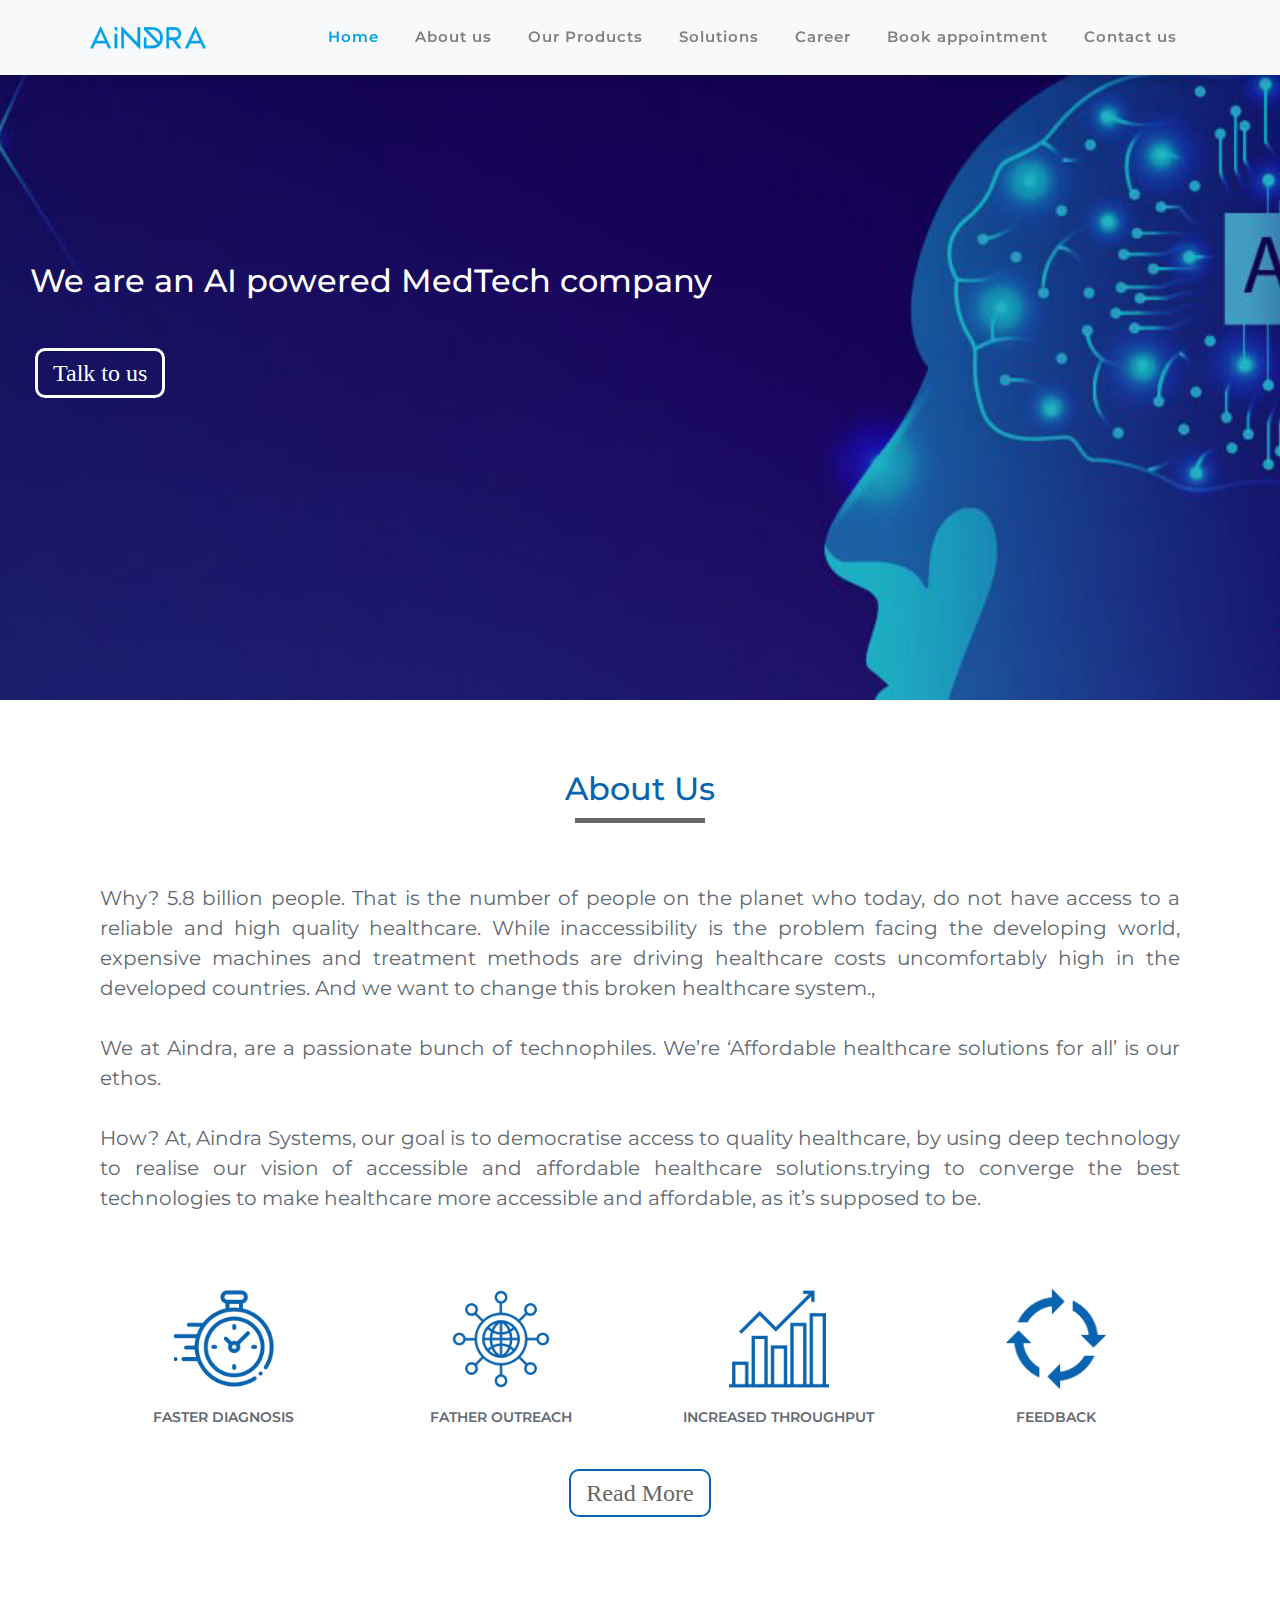
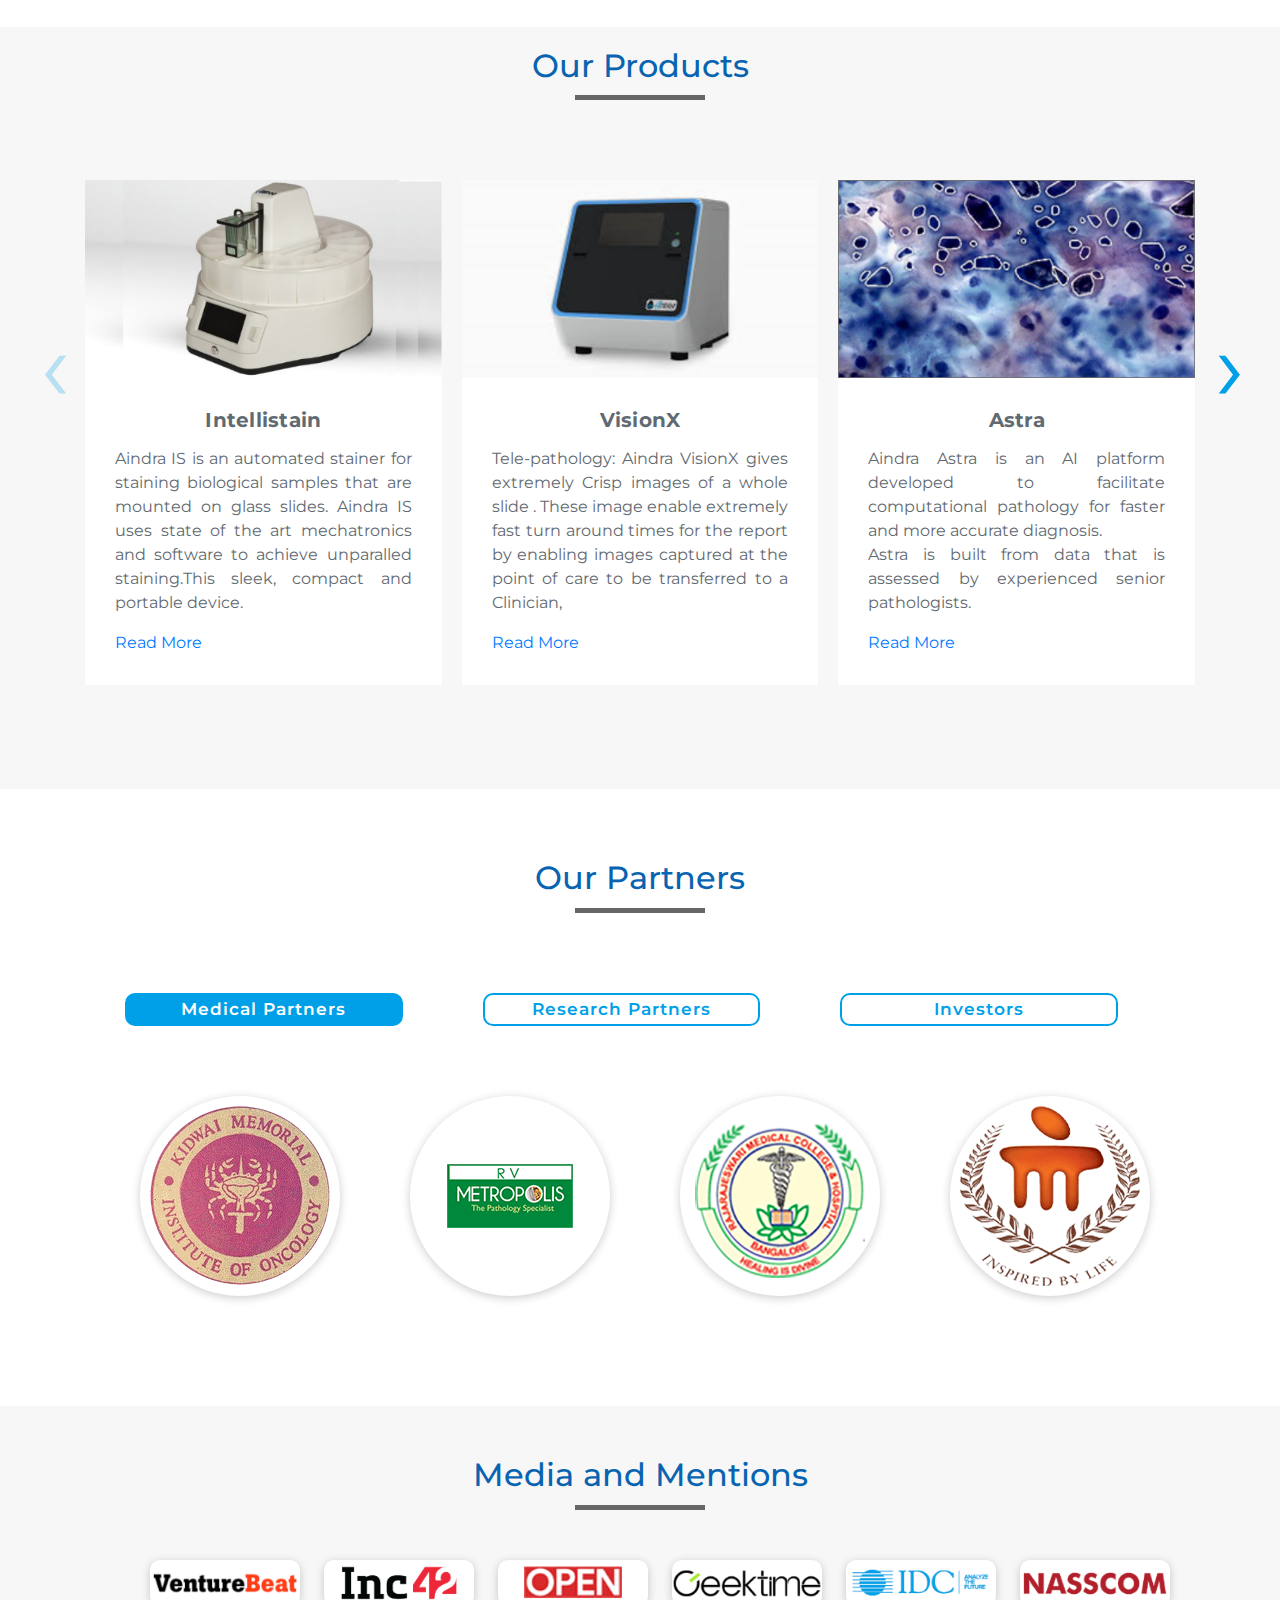
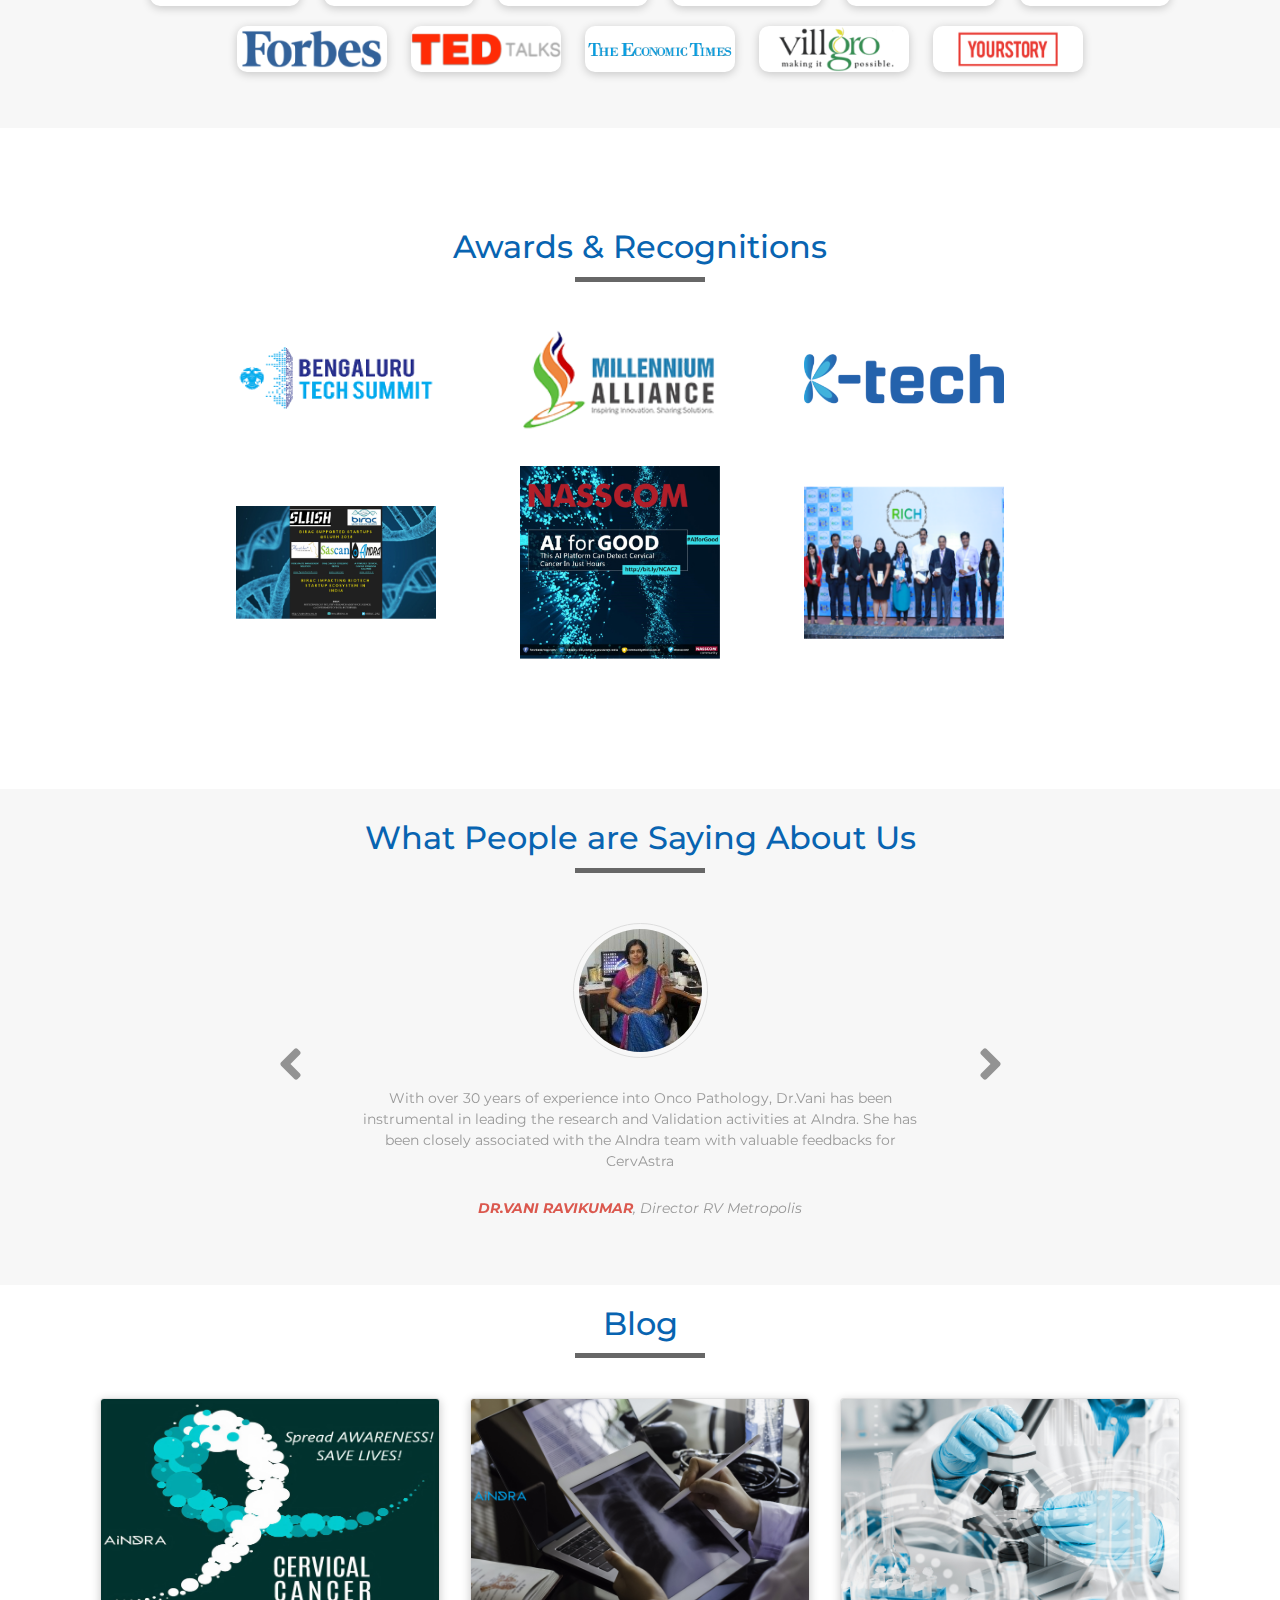
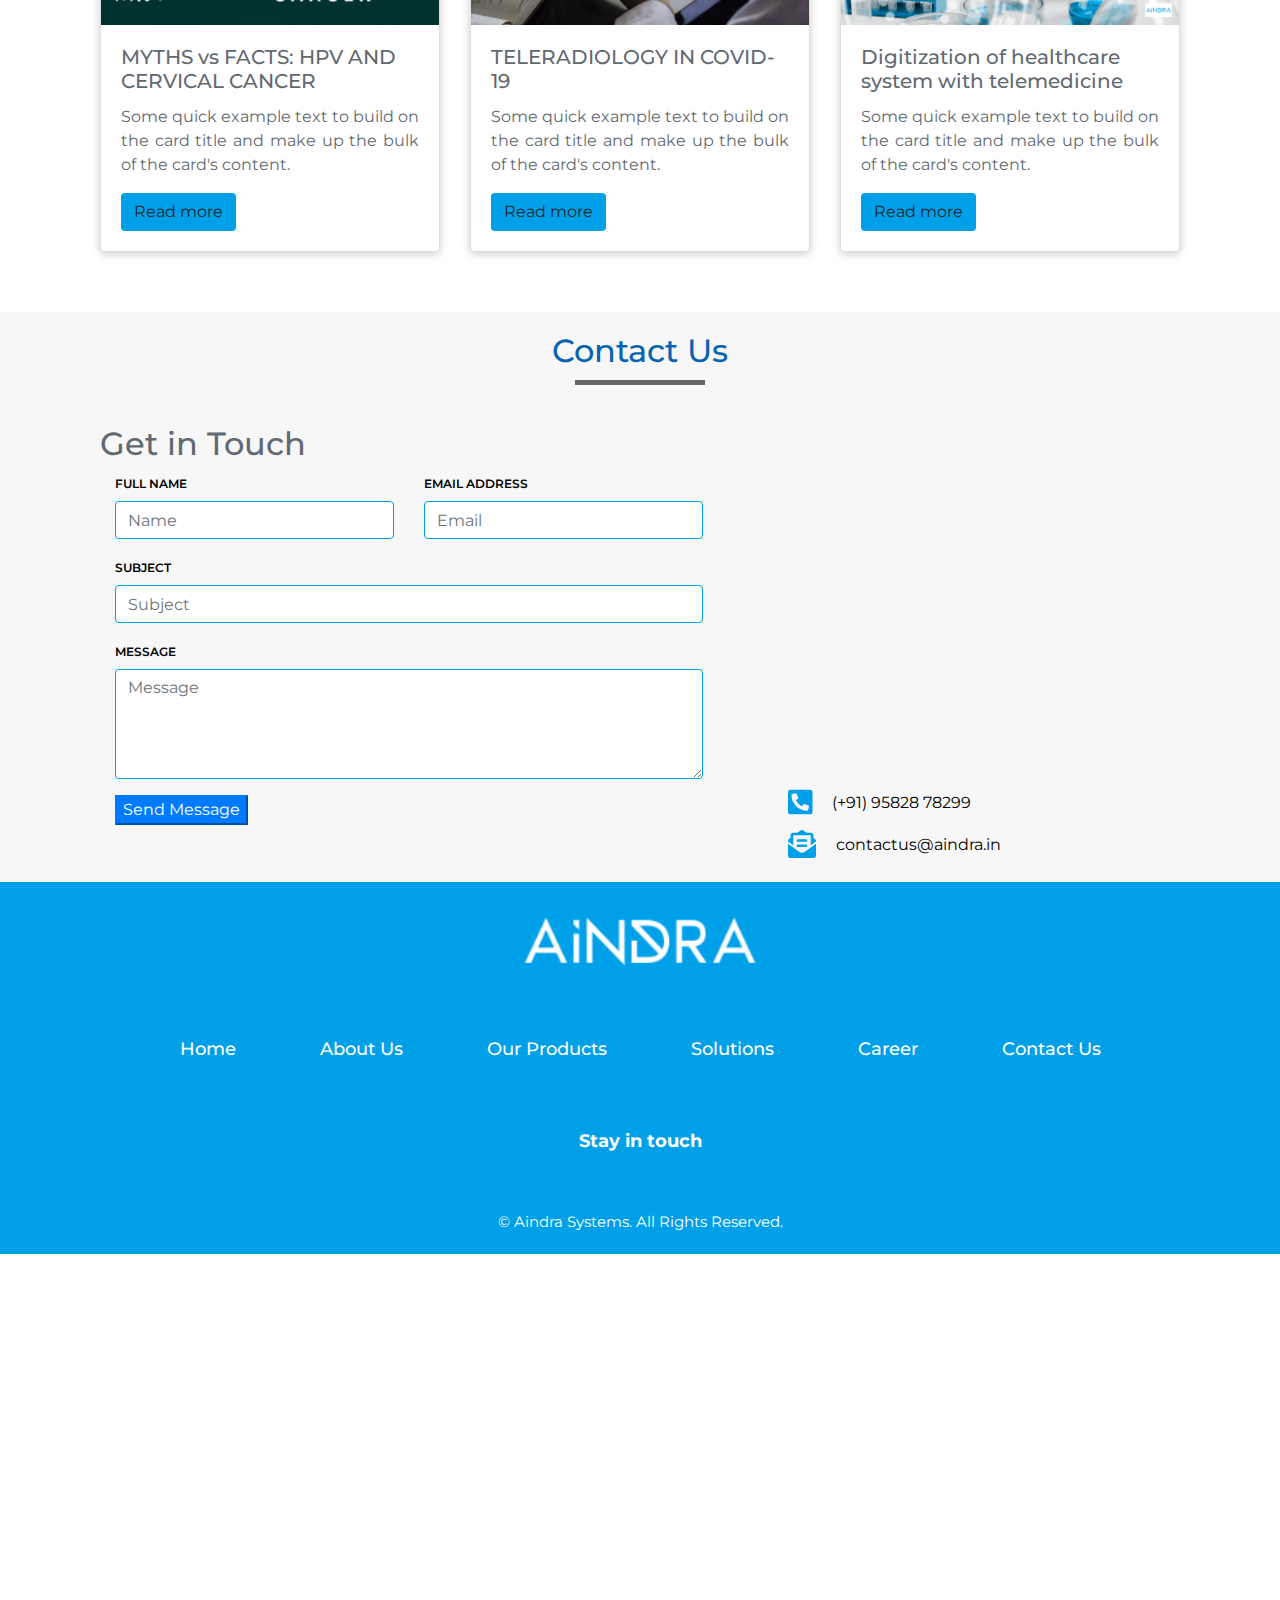
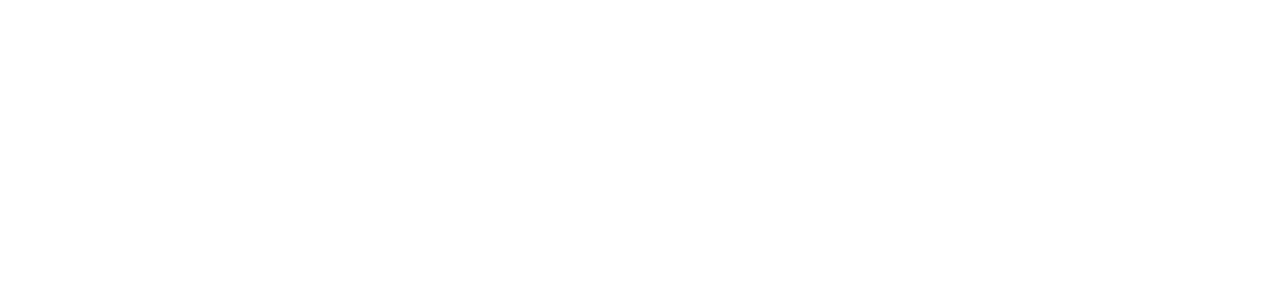
==== commit 92d656db: "updated" ====
--- a/index.html
+++ b/index.html
@@ -43,6 +43,7 @@
 					<li class="nav-item"><a href="/Our-Products.html" class="nav-link">Our Products</a></li>
 					<li class="nav-item"><a href="/Our-solutions.html" class="nav-link">Solutions</a></li>
 					<li class="nav-item"><a href="/Career.html" class="nav-link">Career</a></li>
+					<li class="nav-item"><a href="/book-appointment.html" class="nav-link">Book appointment</a></li>
 					<li class="nav-item"><a href="#contact-us" class="nav-link">Contact us</a></li>
 				</ul>
 			</div>
@@ -54,7 +55,7 @@
 	<div id="Home">
 		<div class="landing-text">
 			<h3>We are an AI powered MedTech company</h3>
-			<a href="#" class="btn btn-outline-info">Talk to us</a>
+			<a href="#contact-us" class="btn btn-outline-info">Talk to us</a>
 		</div>
 	</div>
 	<!-- End Landing banner -->  
@@ -198,7 +199,7 @@
 		<div class="container">
 			<div class="col-md-12">
 				<div class="section-heading">
-				  <h2 class=" product-title">Our Pratners</h2>
+				  <h2 class=" product-title">Our Partners</h2>
 				  <div class="productHR"><span></span></div>
 				</div>
 			</div>
